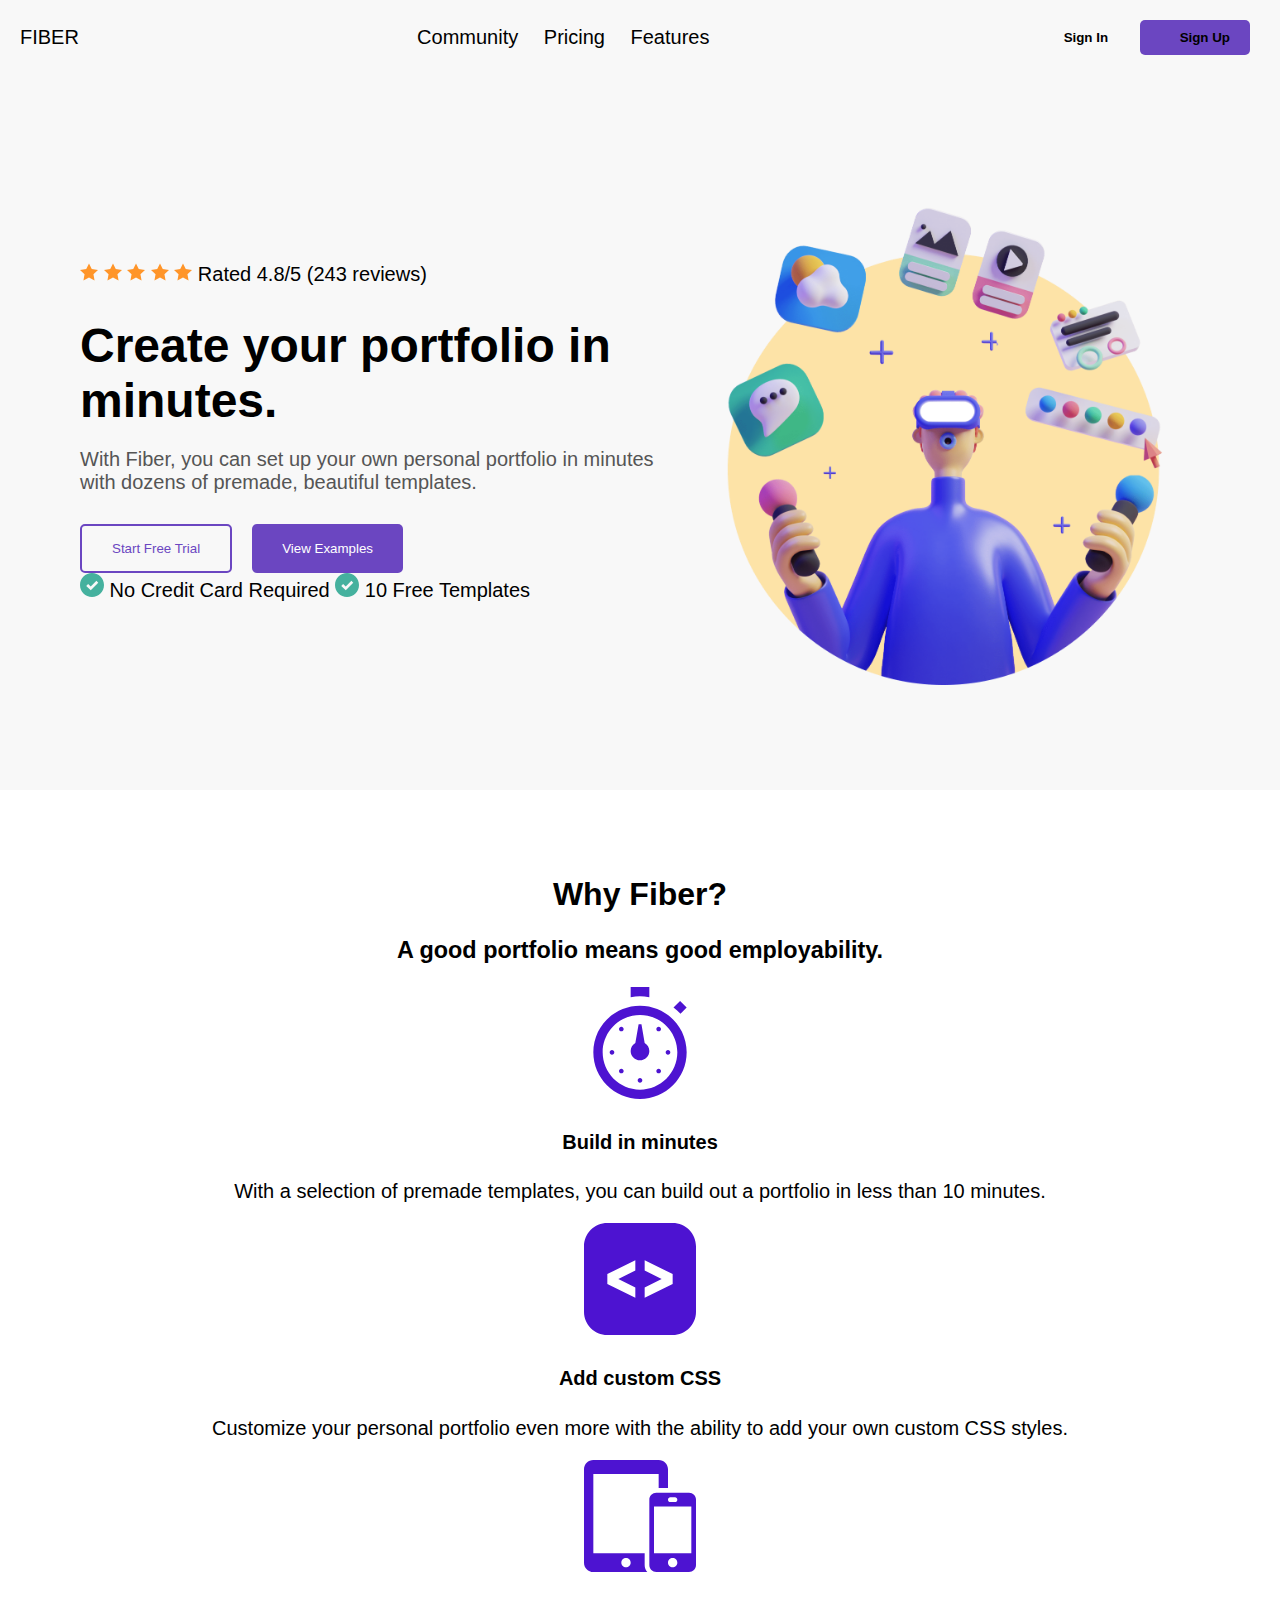
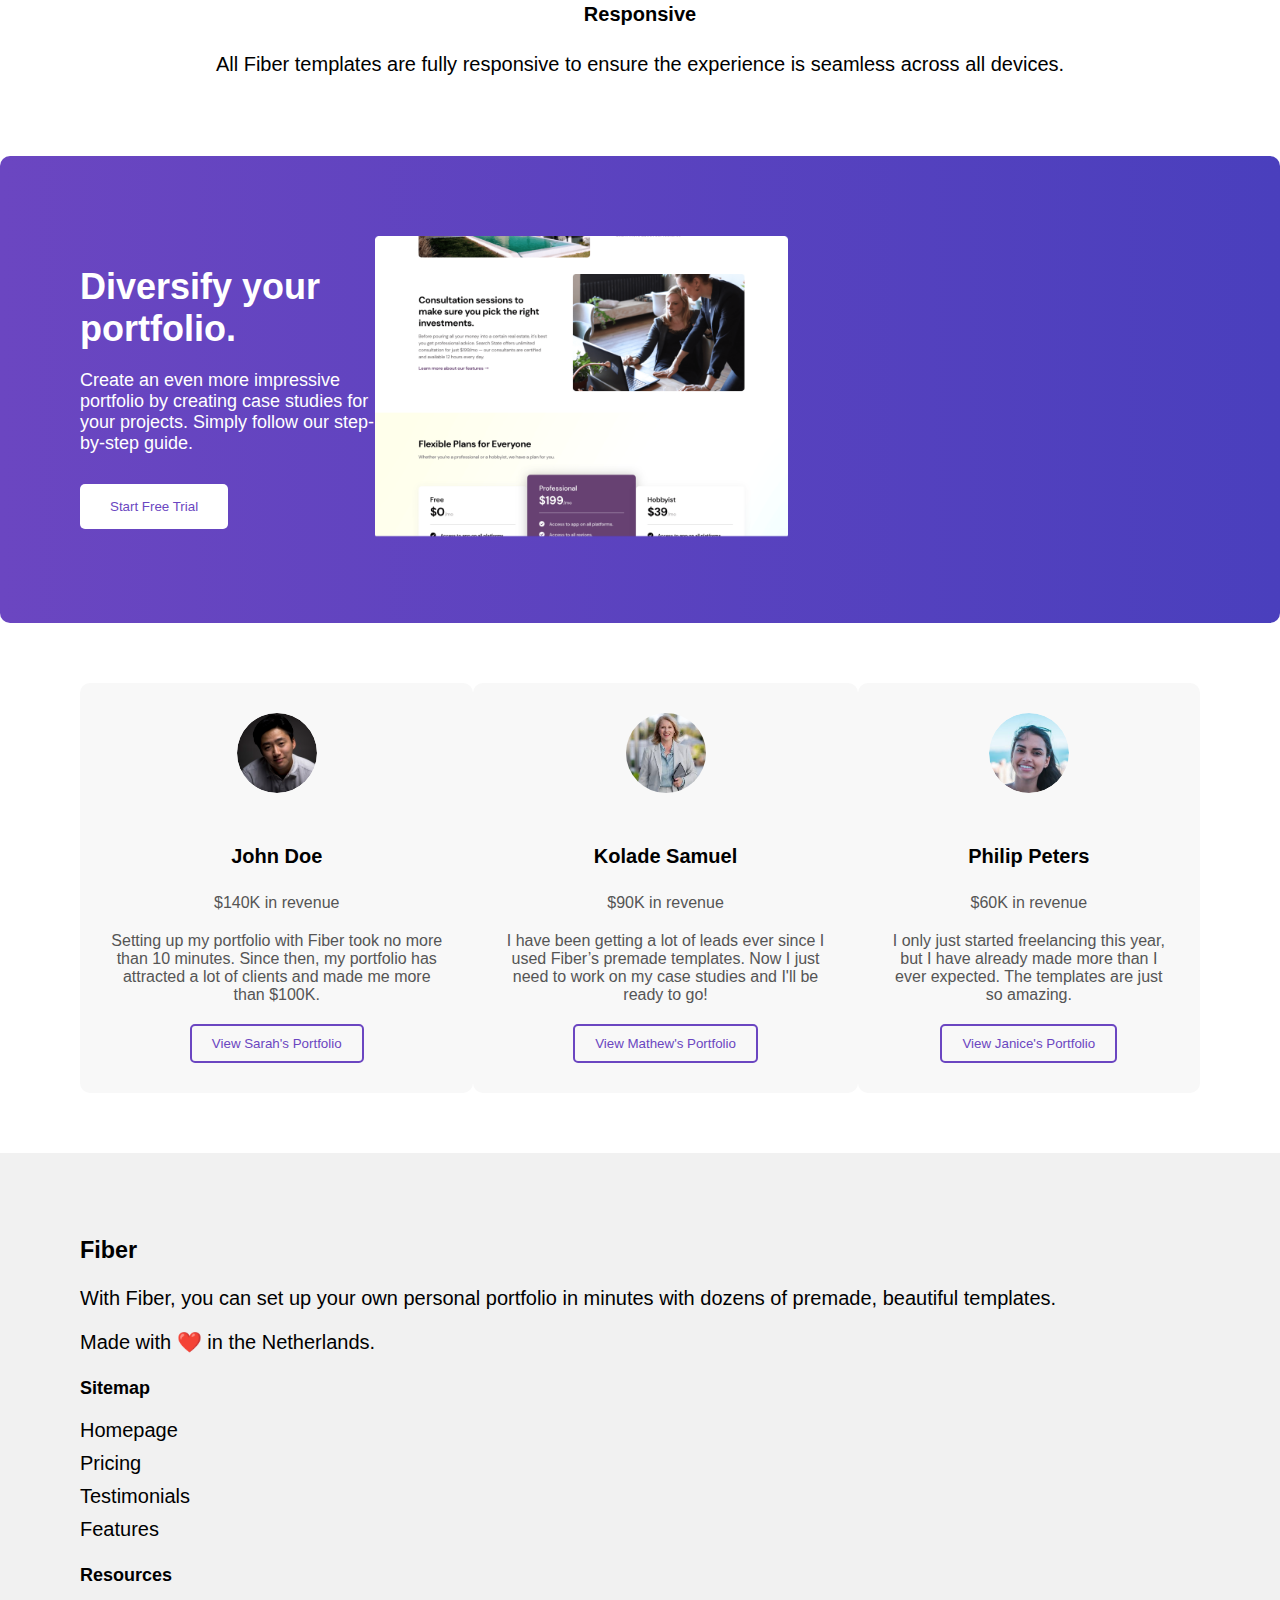
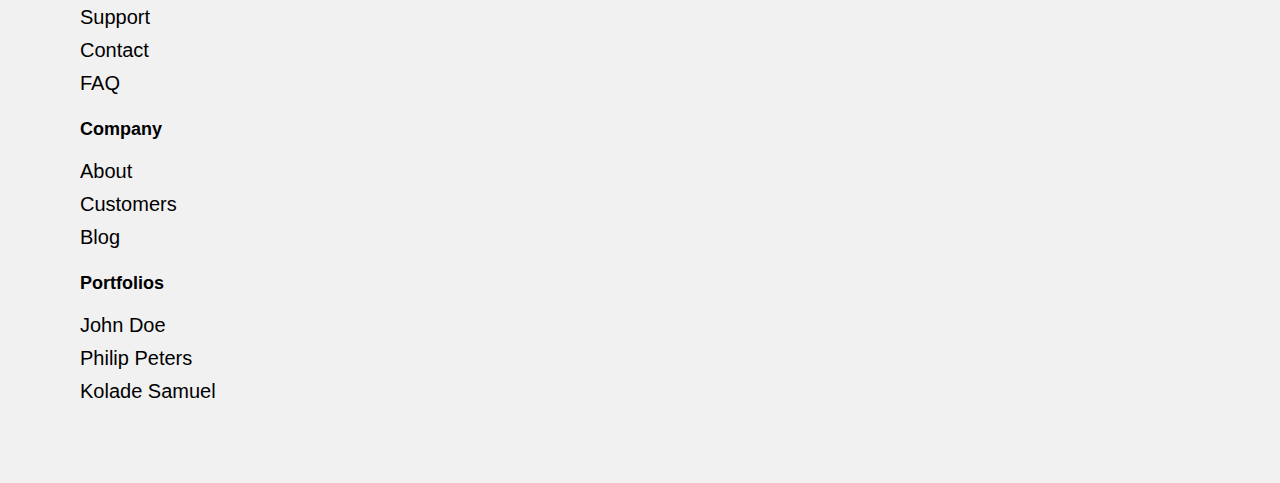
==== index.html @ a5c17e0d "Add files via upload" ====
<!DOCTYPE html>
<html lang="en">
<head>
    <meta charset="UTF-8">
    <meta name="viewport" content="width=device-width, initial-scale=1.0">
    <title>Fiber Portfolio Landing Page</title>
    <link rel="stylesheet" href="index.css"> <!-- Link to your CSS file -->
    <script defer src="index.js"></script> <!-- Link to your JS file -->
</head>
<body>

    <!-- Navbar Section -->
    <header>
        <div class="navbar">
            <div class="fibretext">FIBER</div>
            <nav class="navmenu">
                <a href="#">Community</a>
                <a href="#">Pricing</a>
                <a href="#">Features</a>
            </nav>
            <div class="signinbtns">
                <button class="signin">Sign In</button>
                <button class="signup"><a href="signup.html">Sign Up</a></button>
            </div>
            <div class="hamburger">
                <span></span>
                <span></span>
                <span></span>
            </div>
        </div>
        <!-- Mobile Menu (hidden by default) -->
        <div class="mobile-menu">
            <nav class="mobile-navmenu">
                <a href="#">Community</a>
                <a href="#">Pricing</a>
                <a href="#">Features</a>
                <button class="signin">Sign In</button>
                <a href="signup.html"><button class="signup"> Sign Up</button></a>
            </nav>
        </div>
    </header>

    <!-- Rest of your sections remain the same -->




    <!-- Hero Section -->
    <section class="hero">
        <div class="hero-text">
            <div class="stars">
                <span><img src="star.svg" alt="stars"></span>
                <span> <span><img src="star.svg" alt="stars"></span>
                <span> <span><img src="star.svg" alt="stars"></span>
                <span> <span><img src="star.svg" alt="stars"></span>
                <span> <span><img src="star.svg" alt="stars"></span>
                <span> Rated 4.8/5 (243 reviews)</span>
            </div>
            <h1>Create your portfolio in minutes.</h1>
            <p>With Fiber, you can set up your own personal portfolio in minutes with dozens of premade, beautiful templates.</p>
            <div class="buttons">
                <button class="secondary-btn">Start Free Trial</button>
                <button class="primary-btn">View Examples</button>
            </div>
            <div class="highlights">
                <span><img src="Checkmark.svg" alt="checkmark"> No Credit Card Required</span>
                <span> <img src="Checkmark.svg" alt="checkmark"> 10 Free Templates</span>
            </div>
        </div>
        <div class="hero-image">
            <img src="hero-Illustration.png" style="width: 40vw;" alt="Portfolio illustration" class="img">
        </div>
    </section>

    <!-- Why Fiber Section -->
    <section class="why-fiber">
        <h2>Why Fiber?</h2>
        <h3>A good portfolio means good employability.</h3>
        <div class="features-grid">
            <div class="feature">
                <img src="time.svg" style="width: 10%;" alt="Build in minutes icon">
                <h4>Build in minutes</h4>
                <p>With a selection of premade templates, you can build out a portfolio in less than 10 minutes.</p>
            </div>
            <div class="feature">
                <img src="code.svg" style="width: 10%;" alt="Add custom CSS icon">
                <h4>Add custom CSS</h4>
                <p>Customize your personal portfolio even more with the ability to add your own custom CSS styles.</p>
            </div>
            <div class="feature">
                <img src="allSizes.svg" style="width: 10%;" alt="Responsive icon">
                <h4>Responsive</h4>
                <p>All Fiber templates are fully responsive to ensure the experience is seamless across all devices.</p>
            </div>
        </div>
    </section>

    <!-- Diversify Section -->
    <section class="diversify">
        <div class="text">
            <h2>Diversify your portfolio.</h2>
            <p>Create an even more impressive portfolio by creating case studies for your projects. Simply follow our step-by-step guide.</p>
            <button class="start-btn">Start Free Trial</button>
        </div>
        <div class="image-section">
            <img src="Sign Up Image.png" style="width: 300vh;" alt="Portfolio example" class="intimg">
        </div>
    </section>

    <!-- Testimonials Section -->
    <section class="testimonials">
        <div class="testimonial-card">
            <img src="User Avatar 2.svg" alt="Sarah Andrews' image">
            <h4>John Doe</h4>
            <p>$140K in revenue</p>
            <p>Setting up my portfolio with Fiber took no more than 10 minutes. Since then, my portfolio has attracted a lot of clients and made me more than $100K.</p>
            <button class="view-portfolio-btn">View Sarah's Portfolio</button>
        </div>
        <div class="testimonial-card">
            <img src="immages.jfif" alt="Mathew Higgins' image">
            <h4>Kolade Samuel</h4>
            <p>$90K in revenue</p>
            <p>I have been getting a lot of leads ever since I used Fiber’s premade templates. Now I just need to work on my case studies and I'll be ready to go!</p>
            <button class="view-portfolio-btn">View Mathew's Portfolio</button>
        </div>
        <div class="testimonial-card">
            <img src="User Avatar 32.svg" alt="Janice Dave's image">
            <h4>Philip Peters</h4>
            <p>$60K in revenue</p>
            <p>I only just started freelancing this year, but I have already made more than I ever expected. The templates are just so amazing.</p>
            <button class="view-portfolio-btn">View Janice's Portfolio</button>
        </div>
    </section>

    <!-- Footer Section -->
    <footer class="footer-columns">
        <div class="fibre-bottom">
            <h3>Fiber</h3>
            <p>With Fiber, you can set up your own personal portfolio in minutes with dozens of premade, beautiful templates.</p>
            <p>Made with ❤️ in the Netherlands.</p>
        </div>

        
        <div class="sitemap">
            <h4>Sitemap</h4>
            <ul>
                <li>Homepage</li>
                <li>Pricing</li>
                <li>Testimonials</li>
                <li>Features</li>
            </ul>
        </div>

        
        <div class="resources">
            <h4>Resources</h4>
            <ul>
                <li>Support</li>
                <li>Contact</li>
                <li>FAQ</li>
            </ul>
        </div>
        <div class="company">
            <h4>Company</h4>
            <ul>
                <li>About</li>
                <li>Customers</li>
                <li>Blog</li>
            </ul>
        </div>
        <div class="portfolios">
            <h4>Portfolios</h4>
            <ul>
                <li>John Doe</li>
                <li>Philip Peters</li>
                <li>Kolade Samuel</li>
            </ul>
        </div>
    </footer>

</body>
</html>
---- index.css ----
/* Base Styles */
body {
    font-size: 20px;
    margin: 0;
    padding: 0;
    font-family: 'Segoe UI', Tahoma, Geneva, Verdana, sans-serif;
}

/* Navigation Bar */
.navbar {
    display: flex;
    justify-content: space-between;
    align-items: center;
    padding: 20px 80px;
    background-color: #fff;
}

.navbar a {
    text-decoration: none;
    color: #000;
    margin-left: 20px;
}

.navbar .logo {
    font-weight: bold;
    font-size: 20px;
}

.navbar .navmenu a {
    font-weight: 500;
}

.navbar .signin {
    border: none;
    background-color: transparent;
    font-weight: bold;
    cursor: pointer;
}

.navbar .signup {
    background-color: #6B46C1;
    color: white;
    border-radius: 5px;
    padding: 10px 20px;
    border: none;
    font-weight: bold;
    cursor: pointer;
}

/* Hero Section */
.hero {
    display: flex;
    justify-content: space-between;
    align-items: center;
    padding: 100px 80px;
    background-color: #F8F8F8;
}

.hero .left-column {
    max-width: 50%;
}

.hero h1 {
    font-size: 48px;
    font-weight: bold;
    margin-bottom: 20px;
}

.hero p {
    font-size: 20px;
    margin-bottom: 30px;
    color: #555;
}

.hero .buttons {
    display: flex;
    gap: 20px;
}

.hero .buttons .primary-btn {
    background-color: #6B46C1;
    color: white;
    padding: 15px 30px;
    border-radius: 5px;
    border: none;
    cursor: pointer;
}

.hero .buttons .secondary-btn {
    background-color: transparent;
    color: #6B46C1;
    padding: 15px 30px;
    border-radius: 5px;
    border: 2px solid #6B46C1;
    cursor: pointer;
}

.hero .review {
    display: flex;
    align-items: center;
    margin-top: 30px;
}

.hero .review .stars {
    color: #FFD700;
    font-size: 20px;
    margin-right: 10px;
}

.hero .right-column img {
    width: 500px;
    height: auto;
}

/* Why Fiber Section */
.why-fiber {
    text-align: center;
    padding: 60px 80px;
    background-color: white;
}

.why-fiber h2 {
    font-size: 32px;
    margin-bottom: 20px;
}

.why-fiber .features {
    display: flex;
    justify-content: space-between;
    margin-top: 50px;
}

.why-fiber .features .feature {
    max-width: 30%;
    text-align: center;
}

.why-fiber .features .feature img {
    width: 80px;
    height: auto;
    margin-bottom: 20px;
}

.why-fiber .features .feature h3 {
    font-size: 20px;
    margin-bottom: 10px;
}

.why-fiber .features .feature p {
    color: #555;
}

/* Diversify Section */
.diversify {
    background-image: linear-gradient(to right, #6B46C1, #4A3FBD);
    color: white;
    display: flex;
    justify-content: space-between;
    padding: 80px;
    border-radius: 10px;
}

.diversify .text {
    max-width: 50%;
}

.diversify h2 {
    font-size: 36px;
    margin-bottom: 20px;
}

.diversify p {
    font-size: 18px;
    margin-bottom: 30px;
}

.diversify .start-btn {
    background-color: white;
    color: #6B46C1;
    padding: 15px 30px;
    border-radius: 5px;
    border: none;
    cursor: pointer;
}

.diversify img {
    max-width: 50%;
}

/* Testimonials */
.testimonials {
    padding: 60px 80px;
    background-color: white;
    display:flex ;
    justify-content: space-between;
}

.testimonial-card {
    background-color: #F8F8F8;
    padding: 30px;
    border-radius: 10px;
    text-align: center;
    max-width: 30%;
}

.testimonial-card img {
    border-radius: 50%;
    width: 80px;
    height: auto;
    margin-bottom: 20px;
}

.testimonial-card h3 {
    font-size: 18px;
    margin-bottom: 10px;
}

.testimonial-card p {
    font-size: 16px;
    color: #555;
    margin-bottom: 20px;
}

.testimonial-card .view-portfolio-btn {
    background-color: transparent;
    border: 2px solid #6B46C1;
    color: #6B46C1;
    padding: 10px 20px;
    border-radius: 5px;
    cursor: pointer;
}

/* Footer */
footer {
    background-color: #F1F1F1;
    padding: 60px 80px;
}

footer .footer-columns {
    display: flex;
    justify-content: space-between;
}

footer h4 {
    font-size: 18px;
    margin-bottom: 20px;
}

footer ul {
    list-style-type: none;
    padding: 0;
}

footer ul li {
    margin-bottom: 10px;
}

footer ul li a {
    text-decoration: none;
    color: #555;
}

@media (max-width: 768px) {
    /* Stack hero text and image */
    .hero {
        flex-direction: column;
        text-align: center;
    }
    
    .hero-text {
        max-width: 100%;
    }
    
    .hero-image {
        margin-top: 20px;
    }

    /* Stack features vertically */
    .features-grid {
        flex-direction: column;
        align-items: center;
        width: 100%;
    }

    /* Stack testimonial cards vertically */
    .testimonials {
        flex-direction: column;
        gap: 20px;
    }

    .testimonial-card {
        max-width: 100%;
    }

    /* Make footer columns stack */
    .footer-columns {
        flex-direction: column;
        align-items: center;
    }

    .footer-links ul {
        text-align: center;
    }
}

/* Basic styling */
body, html {
    margin: 0;
    padding: 0;
    font-family: Arial, sans-serif;
}

.navbar {
    display: flex;
    justify-content: space-between;
    align-items: center;
    padding: 20px;
    background-color: #f8f8f8;
}

.navmenu a, .signinbtns button {
    margin: 0 10px;
    text-decoration: none;
}

.hamburger {
    display: none;
    flex-direction: column;
    cursor: pointer;
}

.hamburger span {
    width: 25px;
    height: 3px;
    background: black;
    margin: 4px 0;
}

/* Mobile menu hidden by default */
.mobile-menu {
    display: none;
    background-color: #f8f8f8;
    padding: 20px;
}

/* Media queries for responsive navbar */
@media screen and (max-width: 768px) {
    .navmenu, .signinbtns {
        display: none;
    }

    .hamburger {
        display: flex;
    }

    .mobile-menu.show {
        display: block;
    }

    .mobile-navmenu a, .mobile-navmenu button {
        display: block;
        margin: 10px 0;
        text-align: center;
    }
}
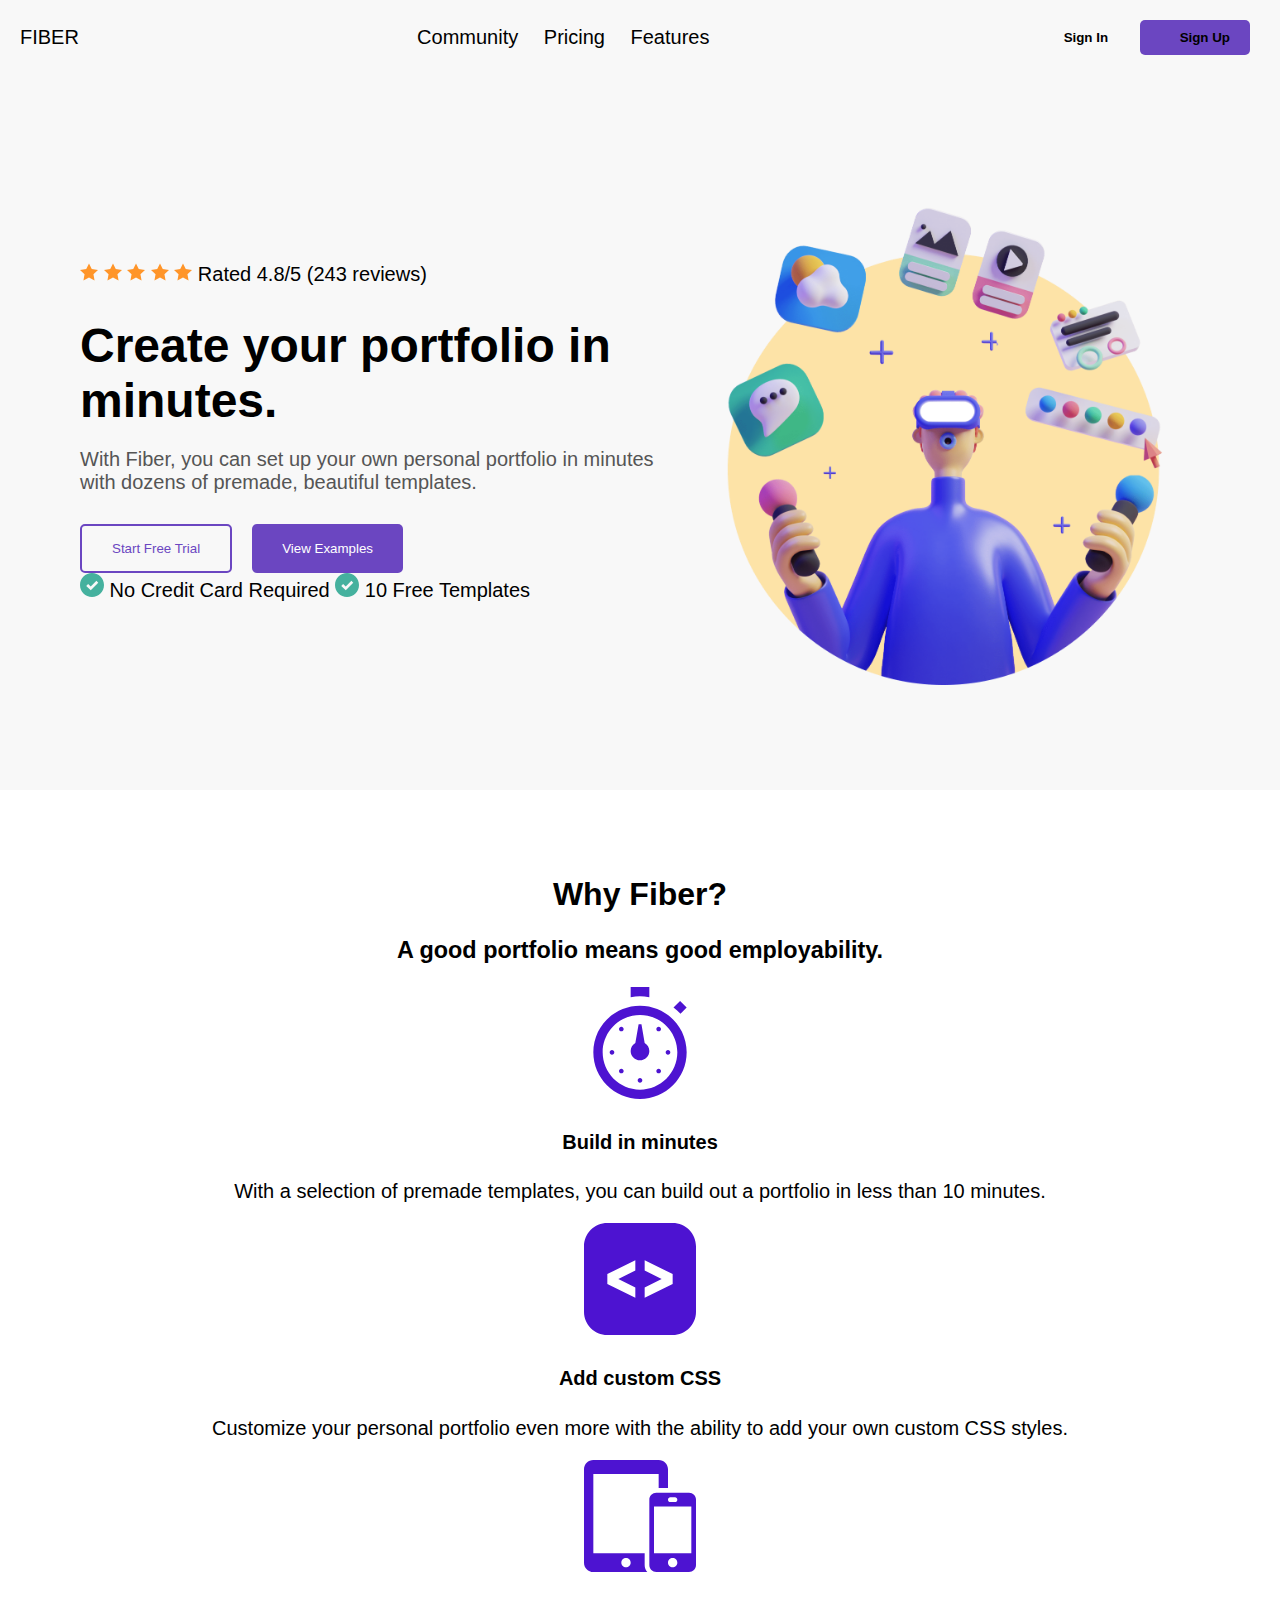
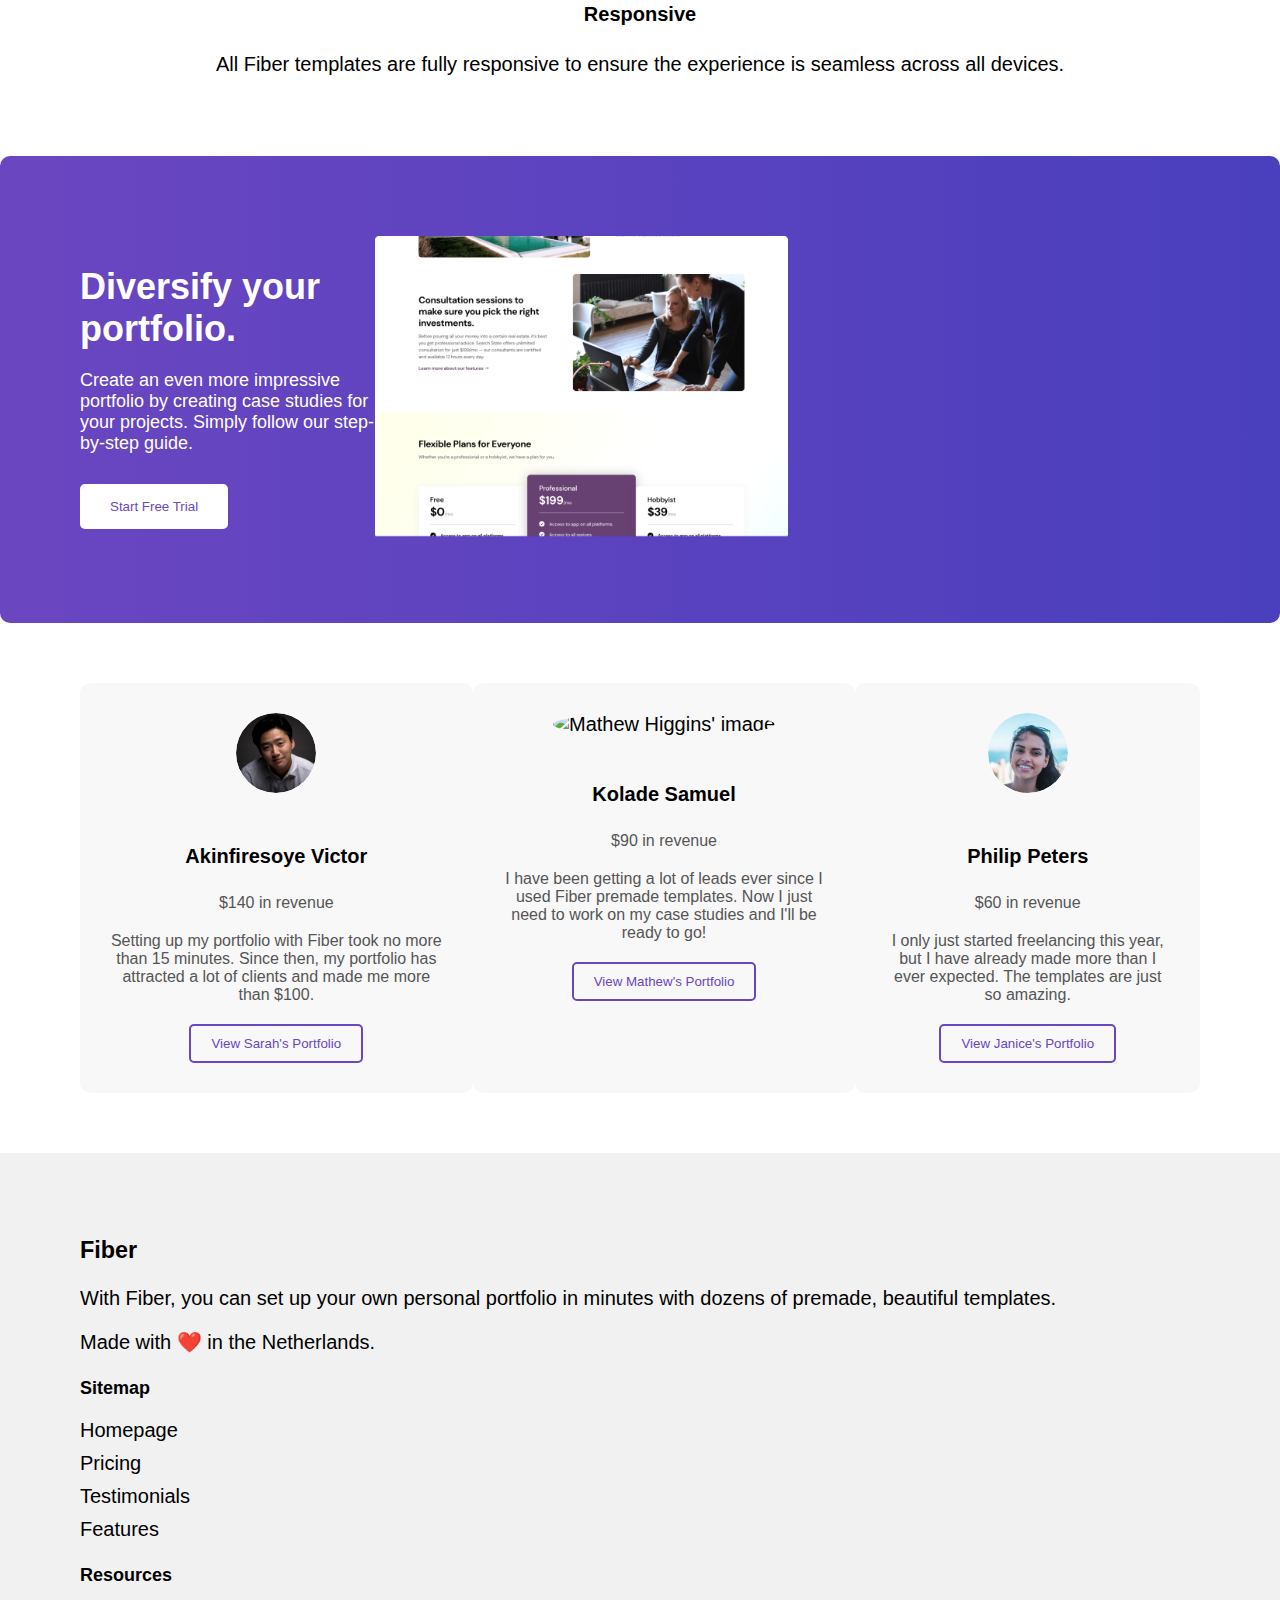
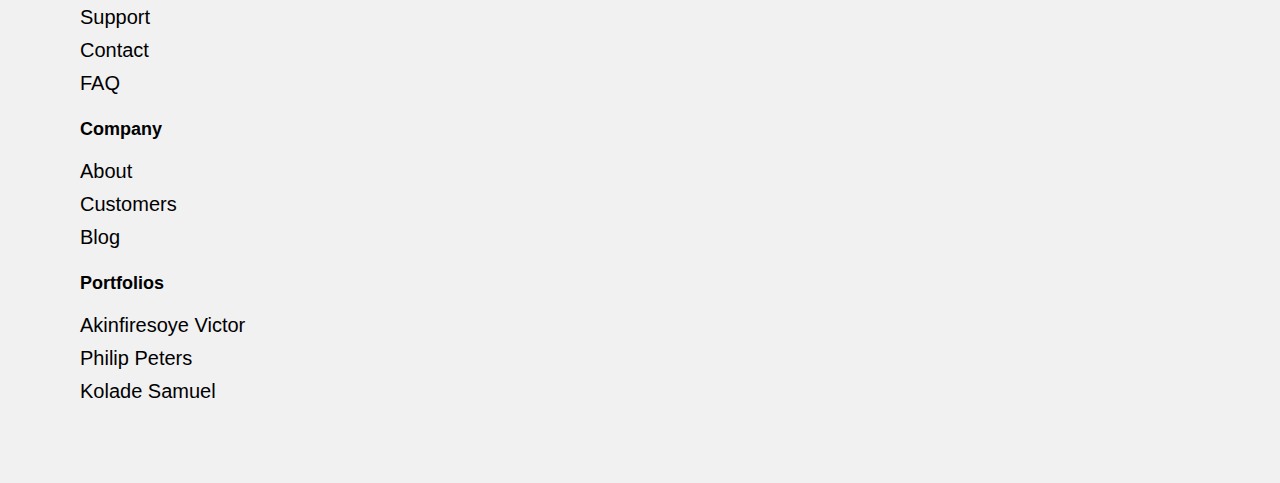
==== commit 76a4e3b9: "Add files via upload" ====
--- a/index.html
+++ b/index.html
@@ -111,22 +111,22 @@
     <section class="testimonials">
         <div class="testimonial-card">
             <img src="User Avatar 2.svg" alt="Sarah Andrews' image">
-            <h4>John Doe</h4>
-            <p>$140K in revenue</p>
-            <p>Setting up my portfolio with Fiber took no more than 10 minutes. Since then, my portfolio has attracted a lot of clients and made me more than $100K.</p>
+            <h4>Akinfiresoye Victor</h4>
+            <p>$140 in revenue</p>
+            <p>Setting up my portfolio with Fiber took no more than 15 minutes. Since then, my portfolio has attracted a lot of clients and made me more than $100.</p>
             <button class="view-portfolio-btn">View Sarah's Portfolio</button>
         </div>
         <div class="testimonial-card">
-            <img src="immages.jfif" alt="Mathew Higgins' image">
+            <img src="handssss.png" alt="Mathew Higgins' image">
             <h4>Kolade Samuel</h4>
-            <p>$90K in revenue</p>
-            <p>I have been getting a lot of leads ever since I used Fiber’s premade templates. Now I just need to work on my case studies and I'll be ready to go!</p>
+            <p>$90 in revenue</p>
+            <p>I have been getting a lot of leads ever since I used Fiber premade templates. Now I just need to work on my case studies and I'll be ready to go!</p>
             <button class="view-portfolio-btn">View Mathew's Portfolio</button>
         </div>
         <div class="testimonial-card">
             <img src="User Avatar 32.svg" alt="Janice Dave's image">
             <h4>Philip Peters</h4>
-            <p>$60K in revenue</p>
+            <p>$60 in revenue</p>
             <p>I only just started freelancing this year, but I have already made more than I ever expected. The templates are just so amazing.</p>
             <button class="view-portfolio-btn">View Janice's Portfolio</button>
         </div>
@@ -171,7 +171,7 @@
         <div class="portfolios">
             <h4>Portfolios</h4>
             <ul>
-                <li>John Doe</li>
+                <li>Akinfiresoye Victor</li>
                 <li>Philip Peters</li>
                 <li>Kolade Samuel</li>
             </ul>
